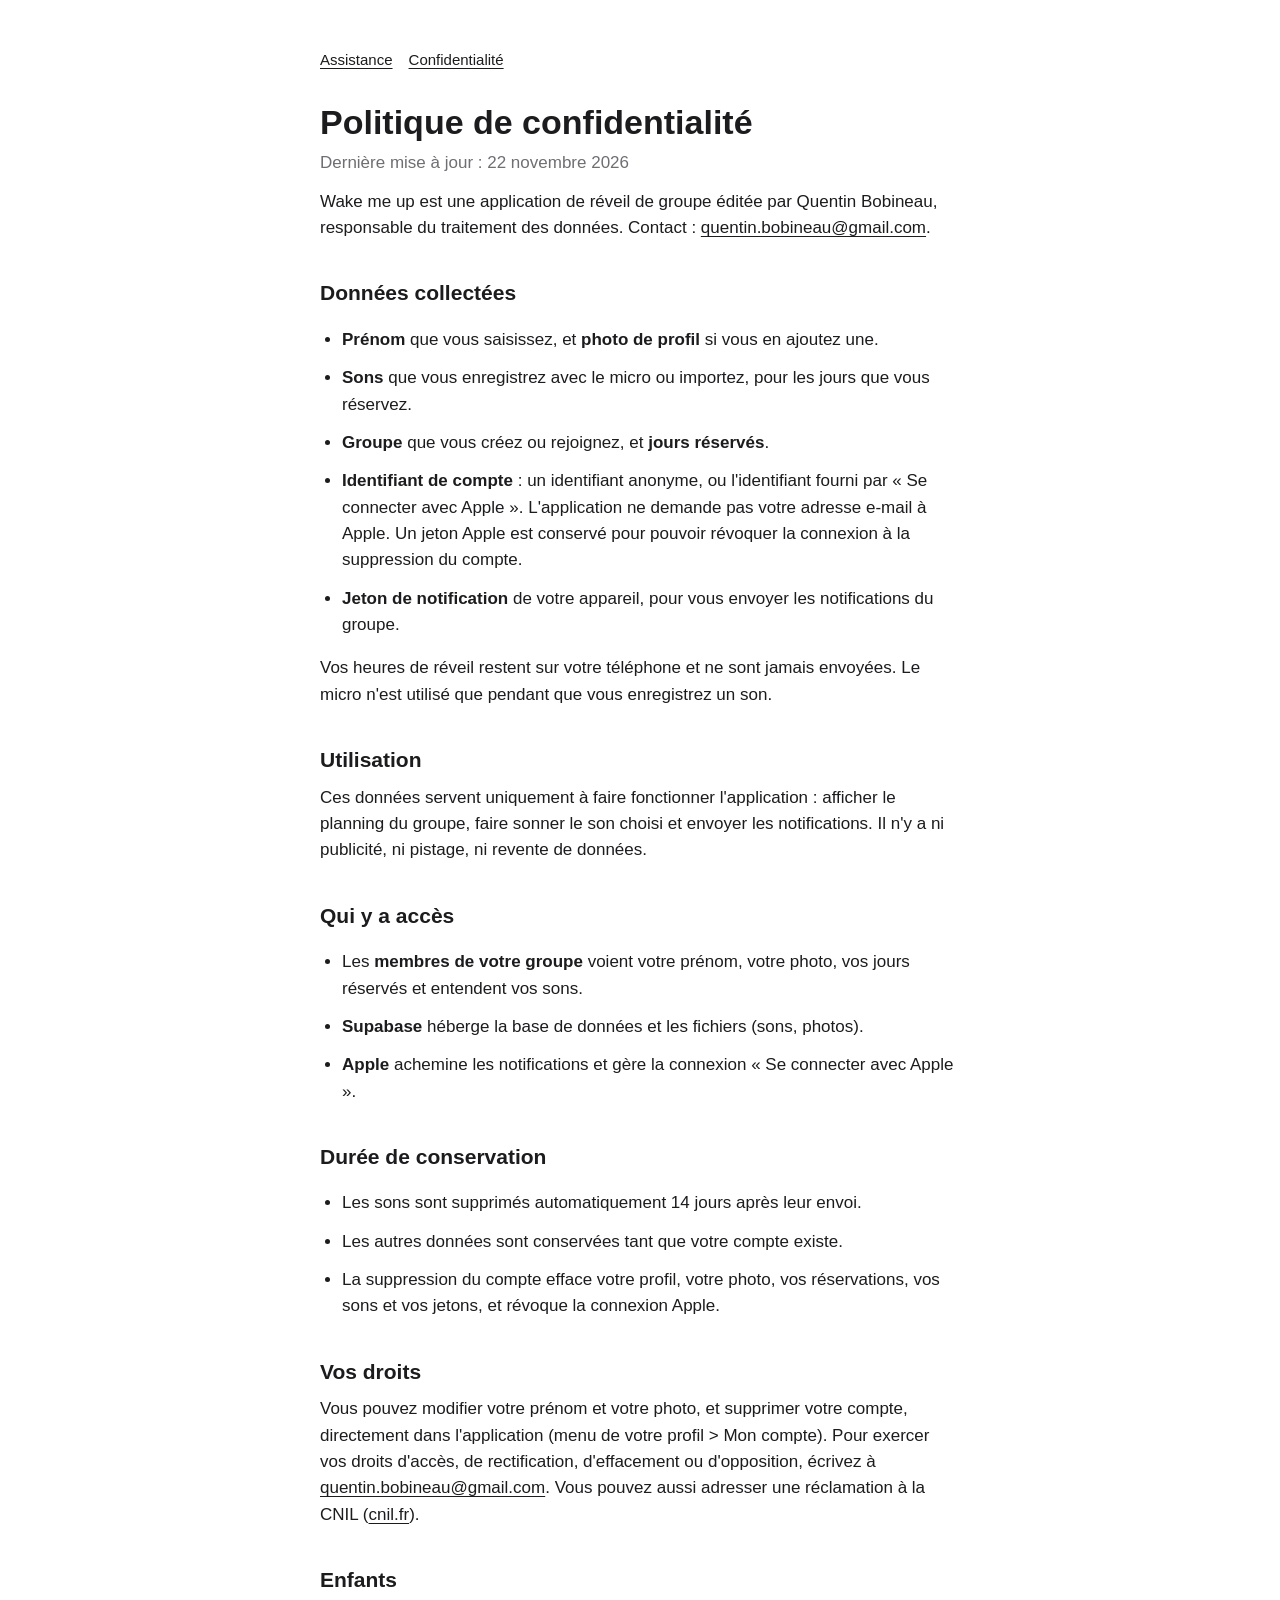
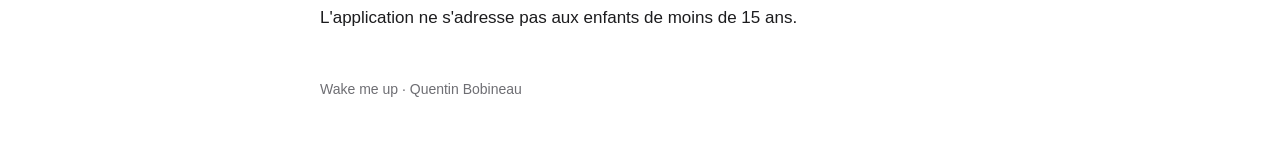
==== confidentialite.html @ 3157c9c3 "Pages assistance et confidentialité de Wake me up Co-Authored-By: Claude Opus 5.5 <noreply@anthropic" ====
<!doctype html>
<html lang="fr">
<head>
  <meta charset="utf-8">
  <meta name="viewport" content="width=device-width, initial-scale=1">
  <title>Wake me up · Confidentialité</title>
  <link rel="stylesheet" href="style.css">
</head>
<body>
<main>
  <nav><a href="./">Assistance</a><a href="confidentialite.html">Confidentialité</a></nav>
  <h1>Politique de confidentialité</h1>
  <p class="muted">Dernière mise à jour : 22 novembre 2026</p>

  <p>Wake me up est une application de réveil de groupe éditée par Quentin Bobineau, responsable du traitement des données. Contact : <a href="mailto:quentin.bobineau@gmail.com">quentin.bobineau@gmail.com</a>.</p>

  <h2>Données collectées</h2>
  <ul>
    <li><strong>Prénom</strong> que vous saisissez, et <strong>photo de profil</strong> si vous en ajoutez une.</li>
    <li><strong>Sons</strong> que vous enregistrez avec le micro ou importez, pour les jours que vous réservez.</li>
    <li><strong>Groupe</strong> que vous créez ou rejoignez, et <strong>jours réservés</strong>.</li>
    <li><strong>Identifiant de compte</strong> : un identifiant anonyme, ou l'identifiant fourni par « Se connecter avec Apple ». L'application ne demande pas votre adresse e-mail à Apple. Un jeton Apple est conservé pour pouvoir révoquer la connexion à la suppression du compte.</li>
    <li><strong>Jeton de notification</strong> de votre appareil, pour vous envoyer les notifications du groupe.</li>
  </ul>
  <p>Vos heures de réveil restent sur votre téléphone et ne sont jamais envoyées. Le micro n'est utilisé que pendant que vous enregistrez un son.</p>

  <h2>Utilisation</h2>
  <p>Ces données servent uniquement à faire fonctionner l'application : afficher le planning du groupe, faire sonner le son choisi et envoyer les notifications. Il n'y a ni publicité, ni pistage, ni revente de données.</p>

  <h2>Qui y a accès</h2>
  <ul>
    <li>Les <strong>membres de votre groupe</strong> voient votre prénom, votre photo, vos jours réservés et entendent vos sons.</li>
    <li><strong>Supabase</strong> héberge la base de données et les fichiers (sons, photos).</li>
    <li><strong>Apple</strong> achemine les notifications et gère la connexion « Se connecter avec Apple ».</li>
  </ul>

  <h2>Durée de conservation</h2>
  <ul>
    <li>Les sons sont supprimés automatiquement 14 jours après leur envoi.</li>
    <li>Les autres données sont conservées tant que votre compte existe.</li>
    <li>La suppression du compte efface votre profil, votre photo, vos réservations, vos sons et vos jetons, et révoque la connexion Apple.</li>
  </ul>

  <h2>Vos droits</h2>
  <p>Vous pouvez modifier votre prénom et votre photo, et supprimer votre compte, directement dans l'application (menu de votre profil &gt; Mon compte). Pour exercer vos droits d'accès, de rectification, d'effacement ou d'opposition, écrivez à <a href="mailto:quentin.bobineau@gmail.com">quentin.bobineau@gmail.com</a>. Vous pouvez aussi adresser une réclamation à la CNIL (<a href="https://www.cnil.fr">cnil.fr</a>).</p>

  <h2>Enfants</h2>
  <p>L'application ne s'adresse pas aux enfants de moins de 15 ans.</p>

  <footer>Wake me up · Quentin Bobineau</footer>
</main>
</body>
</html>
---- style.css ----
:root { --bg: #ffffff; --text: #1c1c1e; --muted: #6e6e73; --card: #f2f2f7; --link: #1c1c1e; }
@media (prefers-color-scheme: dark) {
  :root { --bg: #000000; --text: #f5f5f7; --muted: #a1a1a6; --card: #1c1c1e; --link: #f5f5f7; }
}
* { box-sizing: border-box; }
body { margin: 0; background: var(--bg); color: var(--text);
  font: 17px/1.55 -apple-system, BlinkMacSystemFont, "Segoe UI", Roboto, sans-serif; }
main { max-width: 680px; margin: 0 auto; padding: 48px 20px 64px; }
h1 { font-size: 34px; line-height: 1.15; margin: 0 0 8px; }
h2 { font-size: 21px; margin: 36px 0 8px; }
p, li { margin: 0 0 12px; }
ul { padding-left: 22px; }
a { color: var(--link); text-underline-offset: 3px; }
.muted { color: var(--muted); }
.card { background: var(--card); border-radius: 16px; padding: 16px 20px; margin: 16px 0; }
nav { margin-bottom: 32px; font-size: 15px; }
nav a { margin-right: 16px; }
footer { margin-top: 48px; font-size: 14px; color: var(--muted); }
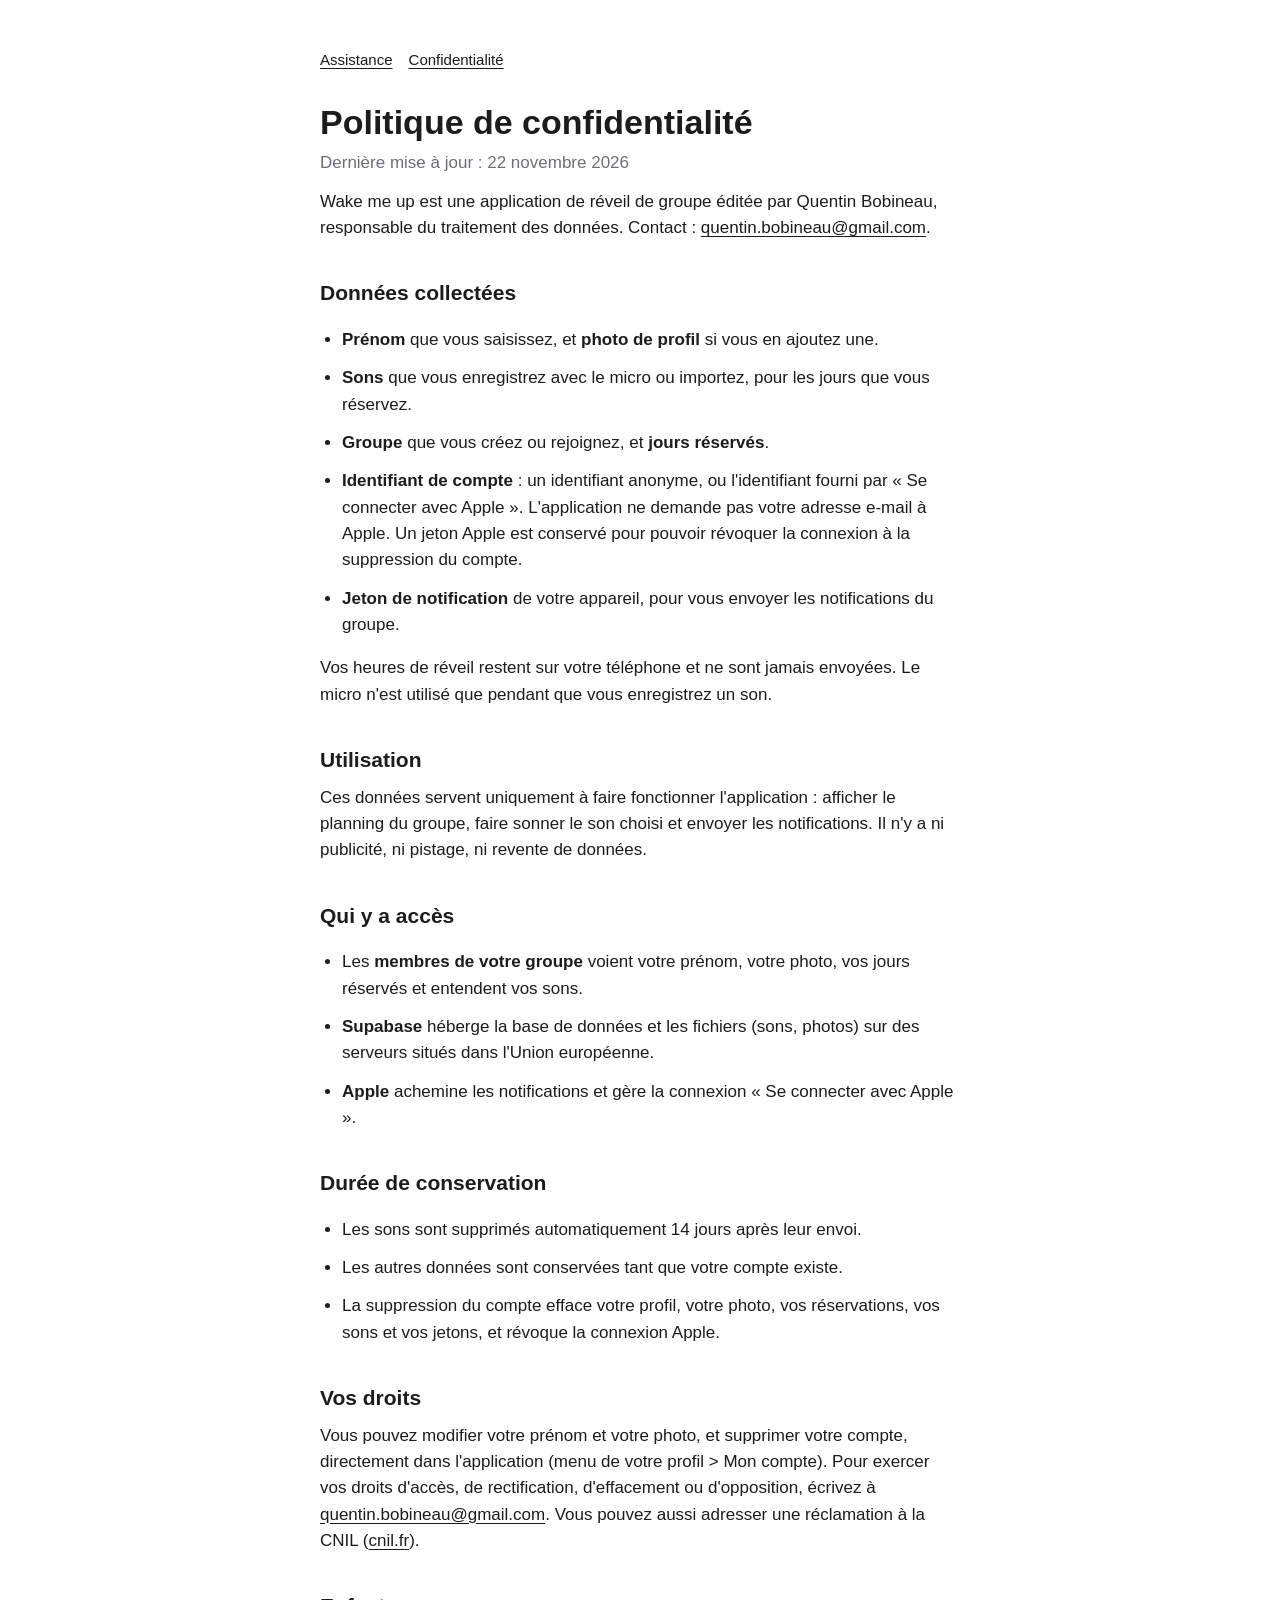
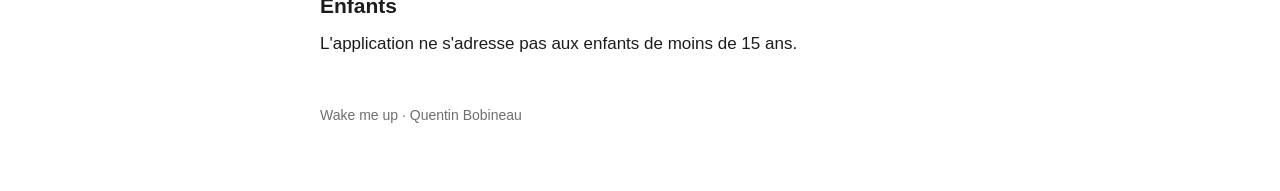
==== commit ceb8cf73: "Confidentialité : hébergement dans l'Union européenne Co-Authored-By: Claude Opus 5.5 <noreply@anthr" ====
--- a/confidentialite.html
+++ b/confidentialite.html
@@ -30,7 +30,7 @@
   <h2>Qui y a accès</h2>
   <ul>
     <li>Les <strong>membres de votre groupe</strong> voient votre prénom, votre photo, vos jours réservés et entendent vos sons.</li>
-    <li><strong>Supabase</strong> héberge la base de données et les fichiers (sons, photos).</li>
+    <li><strong>Supabase</strong> héberge la base de données et les fichiers (sons, photos) sur des serveurs situés dans l'Union européenne.</li>
     <li><strong>Apple</strong> achemine les notifications et gère la connexion « Se connecter avec Apple ».</li>
   </ul>
 
